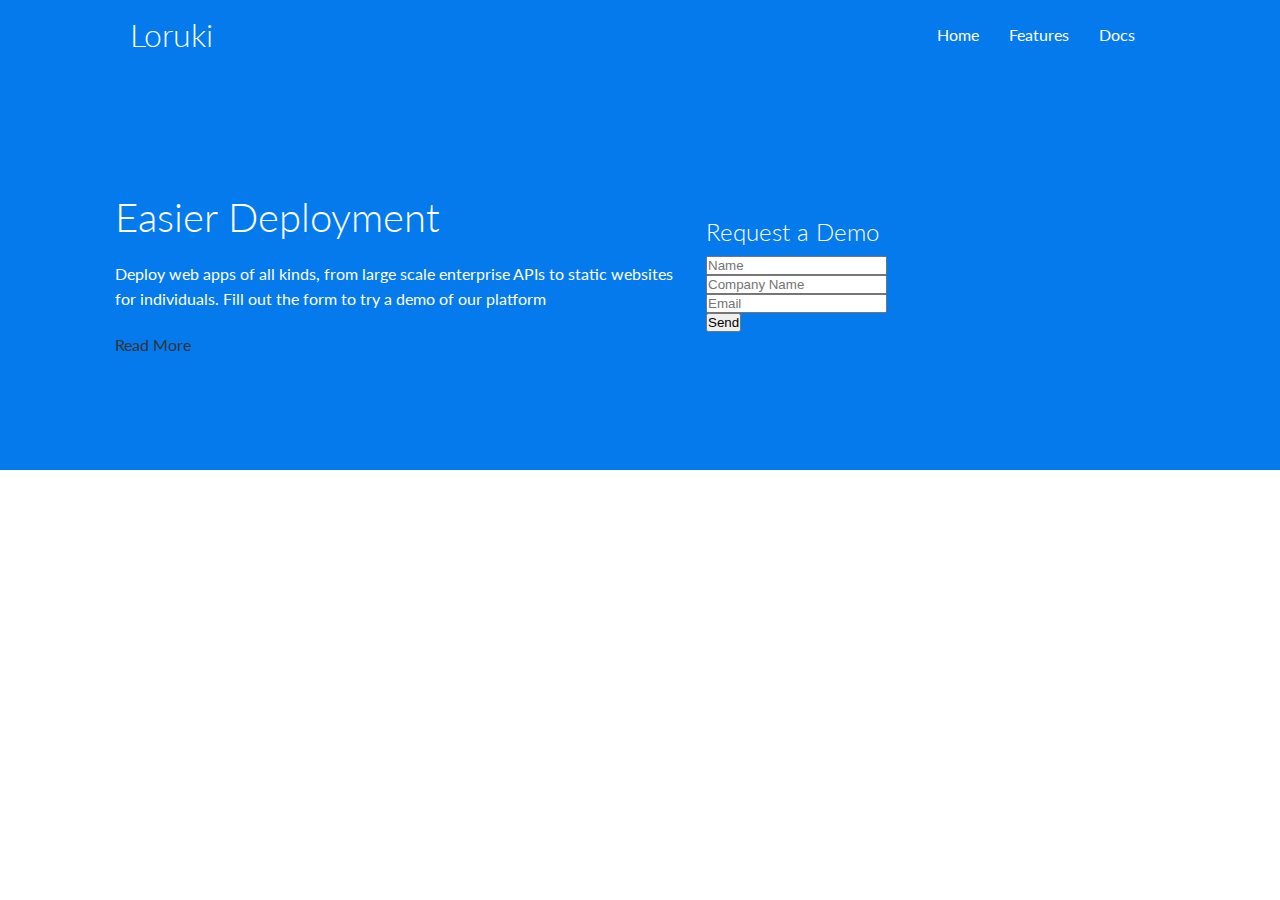
==== index.html @ 4b16cbfc "Showcase section initial set" ====
<html lang="en">
  <head>
    <meta charset="UTF-8" />
    <meta http-equiv="X-UA-Compatible" content="IE=edge" />
    <meta name="viewport" content="width=device-width, initial-scale=1.0" />
    <link
      rel="stylesheet"
      href="https://cdnjs.cloudflare.com/ajax/libs/font-awesome/5.15.2/css/all.min.css"
      integrity="sha512-HK5fgLBL+xu6dm/Ii3z4xhlSUyZgTT9tuc/hSrtw6uzJOvgRr2a9jyxxT1ely+B+xFAmJKVSTbpM/CuL7qxO8w=="
      crossorigin="anonymous"
    />
    <link rel="stylesheet" href="css/style.css" />
    <title>Loruki | Cloud Hosting For Everyone</title>
  </head>
  <body>
    <!-- Navbar -->
    <div class="navbar">
      <div class="container flex">
        <h1 class="logo">Loruki</h1>
        <nav>
          <ul>
            <li><a href="index.html">Home</a></li>
            <li><a href="features.html">Features</a></li>
            <li><a href="docs.html">Docs</a></li>
          </ul>
        </nav>
      </div>
    </div>

    <!-- Snowcase -->
    <section class="showcase">
      <div class="container grid">
        <div class="showcase-text">
          <h1>Easier Deployment</h1>
          <p>
            Deploy web apps of all kinds, from large scale enterprise APIs to
            static websites for individuals. Fill out the form to try a demo of
            our platform
          </p>
          <a href="features.html" class="btn btn-outline">Read More</a>
        </div>

        <div class="showcase-form card">
          <h2>Request a Demo</h2>
          <form>
            <div class="form-control">
              <input type="text" name="name" placeholder="Name" required />
            </div>
            <div class="form-control">
              <input
                type="text"
                name="company"
                placeholder="Company Name"
                required
              />
            </div>
            <div class="form-control">
              <input type="text" name="email" placeholder="Email" required />
            </div>
            <input type="submit" value="Send" class="btn btn-primary" />
          </form>
        </div>
      </div>
    </section>
  </body>
</html>
---- css/style.css ----
@import url('https://fonts.googleapis.com/css2?family=Lato:wght@300&display=swap');

:root {
  --primary-color: #047aed;
}

* {
  box-sizing: border-box;
  padding: 0;
  margin: 0;
}

body {
  font-family: 'Lato', sans-serif;
  color: #333;
  line-height: 1.6;
}

ul {
  list-style-type: none;
}

a {
  text-decoration: none;
  color: #333;
}

h1,
h2 {
  font-weight: 300;
  line-height: 1.2;
  margin: 10px 0;
}

p {
  margin: 10px 0;
}

img {
  width: 100%;
}

/* Navbar */
.navbar {
  background-color: var(--primary-color);
  color: #fff;
  height: 70px;
}
.navbar .flex {
  justify-content: space-between;
}
.navbar ul {
  display: flex;
}
.navbar a {
  color: #fff;
  padding: 10px;
  margin: 0 5px;
}
.navbar a:hover {
  border-bottom: 2px solid #fff;
}

/* Showcase */
.showcase {
  height: 400px;
  background-color: var(--primary-color);
  color: #fff;
  position: relative;
}
.showcase h1 {
  font-size: 40px;
}
.showcase p {
  margin: 20px 0;
}
.showcase .grid {
  grid-template-columns: 55% 45%;
  gap: 30px;
}

/* Utilities */
.container {
  max-width: 1100px;
  margin: 0 auto;
  overflow: auto;
  padding: 0 40px;
}

.flex {
  display: flex;
  justify-content: center;
  align-items: center;
  height: 100%;
}

.grid {
  display: grid;
  grid-template-columns: repeat(2, 1fr);
  gap: 20px;
  justify-content: center;
  align-items: center;
  height: 100%;
}
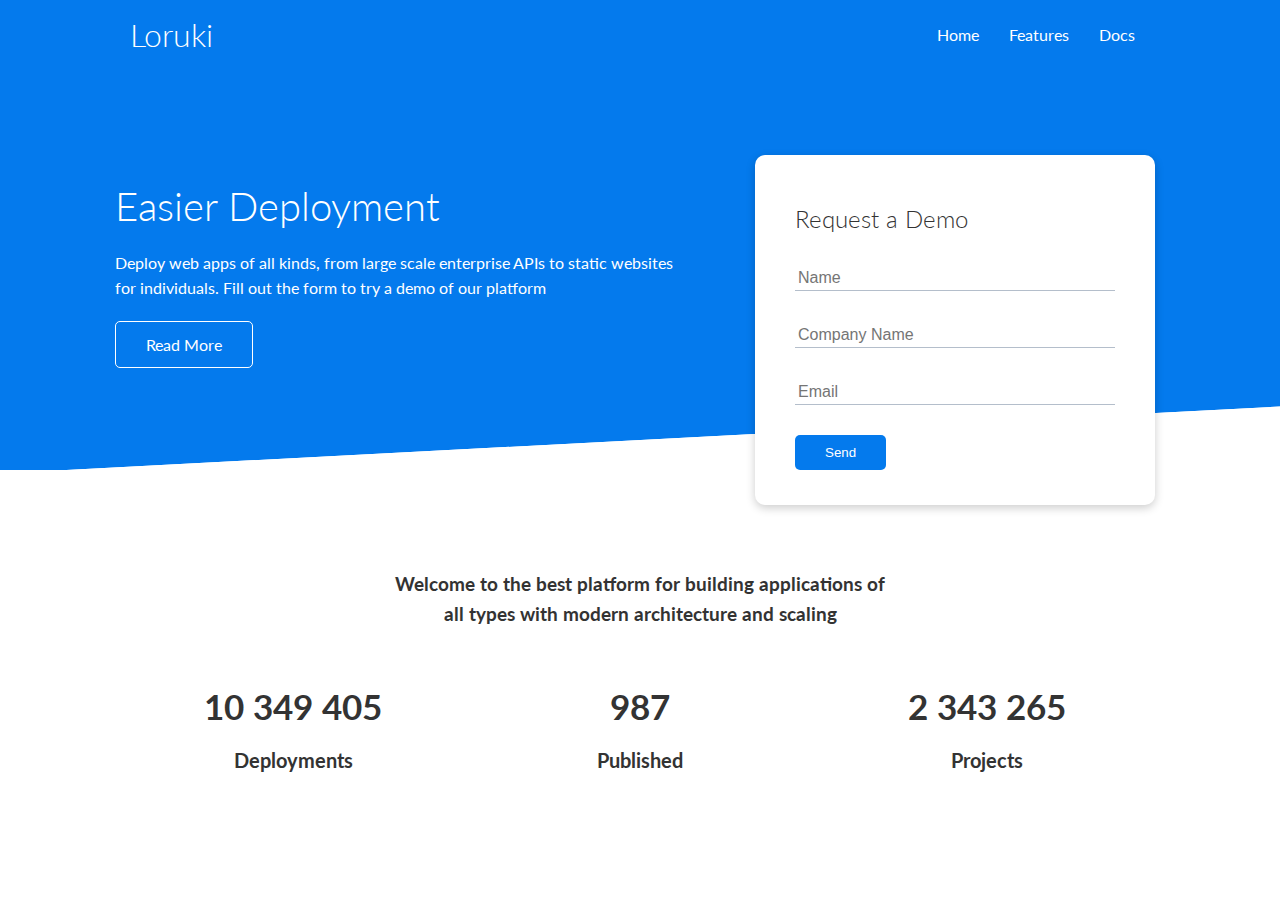
==== commit c2b04290: "Added stats section" ====
--- a/index.html
+++ b/index.html
@@ -1,3 +1,4 @@
+<!DOCTYPE html>
 <html lang="en">
   <head>
     <meta charset="UTF-8" />
@@ -9,6 +10,7 @@
       integrity="sha512-HK5fgLBL+xu6dm/Ii3z4xhlSUyZgTT9tuc/hSrtw6uzJOvgRr2a9jyxxT1ely+B+xFAmJKVSTbpM/CuL7qxO8w=="
       crossorigin="anonymous"
     />
+    <link rel="stylesheet" href="css/utilities.css" />
     <link rel="stylesheet" href="css/style.css" />
     <title>Loruki | Cloud Hosting For Everyone</title>
   </head>
@@ -62,5 +64,33 @@
         </div>
       </div>
     </section>
+
+    <!-- Stats -->
+    <section class="stats">
+      <div class="container">
+        <h3 class="stats-heading text-center my-1">
+          Welcome to the best platform for building applications of all types
+          with modern architecture and scaling
+        </h3>
+
+        <div class="grid grid-3 text-center my-4">
+          <div>
+            <i class="fas fa-server fa-3x"></i>
+            <h3>10 349 405</h3>
+            <p class="text-secondary">Deployments</p>
+          </div>
+          <div>
+            <i class="fas fa-upload fa-3x"></i>
+            <h3>987</h3>
+            <p class="text-secondary">Published</p>
+          </div>
+          <div>
+            <i class="fas fa-project-diagram fa-3x"></i>
+            <h3>2 343 265</h3>
+            <p class="text-secondary">Projects</p>
+          </div>
+        </div>
+      </div>
+    </section>
   </body>
 </html>
--- a/css/utilities.css
+++ b/css/utilities.css
@@ -0,0 +1,126 @@
+.container {
+  max-width: 1100px;
+  margin: 0 auto;
+  overflow: auto;
+  padding: 0 40px;
+}
+
+.card {
+  background-color: #fff;
+  color: #333;
+  border-radius: 10px;
+  box-shadow: 0 3px 10px rgba(0, 0, 0, 0.2);
+  padding: 20px;
+  margin: 10px;
+}
+
+/* BUTTON */
+.btn {
+  display: inline-block;
+  padding: 10px 30px;
+  cursor: pointer;
+  background-color: var(--primary-color);
+  color: #fff;
+  border: none;
+  border-radius: 5px;
+}
+.btn-outline {
+  background-color: transparent;
+  color: #fff;
+  border: 1px solid #fff;
+}
+.btn:hover {
+  transform: scale(0.98);
+}
+/* BUTTON */
+
+.text-center {
+  text-align: center;
+}
+
+.flex {
+  display: flex;
+  justify-content: center;
+  align-items: center;
+  height: 100%;
+}
+
+.grid {
+  display: grid;
+  grid-template-columns: repeat(2, 1fr);
+  gap: 20px;
+  justify-content: center;
+  align-items: center;
+  height: 100%;
+}
+.grid-3 {
+  grid-template-columns: repeat(3, 1fr);
+}
+
+/* MARGINS */
+.my-1 {
+  margin: 1rem 0;
+}
+.my-2 {
+  margin: 1.5rem 0;
+}
+.my-3 {
+  margin: 2rem 0;
+}
+.my-4 {
+  margin: 3rem 0;
+}
+.my-5 {
+  margin: 4rem 0;
+}
+
+.m-1 {
+  margin: 1rem;
+}
+.m-2 {
+  margin: 1.5rem;
+}
+.m-3 {
+  margin: 2rem;
+}
+.m-4 {
+  margin: 3rem;
+}
+.m-5 {
+  margin: 4rem;
+}
+/* MARGINS */
+
+/* PADDINGS */
+.py-1 {
+  padding: 1rem 0;
+}
+.py-2 {
+  padding: 1.5rem 0;
+}
+.py-3 {
+  padding: 2rem 0;
+}
+.py-4 {
+  padding: 3rem 0;
+}
+.py-5 {
+  padding: 4rem 0;
+}
+
+.p-1 {
+  padding: 1rem;
+}
+.p-2 {
+  padding: 1.5rem;
+}
+.p-3 {
+  padding: 2rem;
+}
+.p-4 {
+  padding: 3rem;
+}
+.p-5 {
+  padding: 4rem;
+}
+/* PADDINGS */
--- a/css/style.css
+++ b/css/style.css
@@ -75,30 +75,65 @@
   margin: 20px 0;
 }
 .showcase .grid {
+  overflow: visible;
   grid-template-columns: 55% 45%;
   gap: 30px;
 }
-
-/* Utilities */
-.container {
-  max-width: 1100px;
-  margin: 0 auto;
-  overflow: auto;
-  padding: 0 40px;
+.showcase::before,
+.showcase::after {
+  content: '';
+  position: absolute;
+  height: 100px;
+  bottom: -70px;
+  right: 0;
+  left: 0;
+  background-color: #fff;
+  transform: skewY(-3deg);
+  -webkit-transform: skewY(-3deg);
+  -moz-transform: skewY(-3deg);
+  -ms-transform: skewY(-3deg);
 }
 
-.flex {
-  display: flex;
-  justify-content: center;
-  align-items: center;
-  height: 100%;
+.showcase-form {
+  position: relative;
+  top: 60px;
+  height: 350px;
+  width: 400px;
+  z-index: 100;
+  justify-self: flex-end;
+}
+.showcase .card {
+  padding: 40px;
+}
+.showcase-form .form-control {
+  margin: 30px 0;
+}
+.showcase-form input[type='text'],
+.showcase-form input[type='email'] {
+  border: 0;
+  border-bottom: 1px solid #b4becb;
+  width: 100%;
+  padding: 3px;
+  font-size: 16px;
+}
+.showcase-form input:focus {
+  outline: none;
 }
 
-.grid {
-  display: grid;
-  grid-template-columns: repeat(2, 1fr);
-  gap: 20px;
-  justify-content: center;
-  align-items: center;
-  height: 100%;
+/* Stats */
+.stats {
+  padding-top: 100px;
 }
+
+.stats-heading {
+  max-width: 500px;
+  margin: auto;
+}
+
+.stats .grid h3 {
+  font-size: 35px;
+}
+.stats .grid p {
+  font-size: 20px;
+  font-weight: bold;
+}
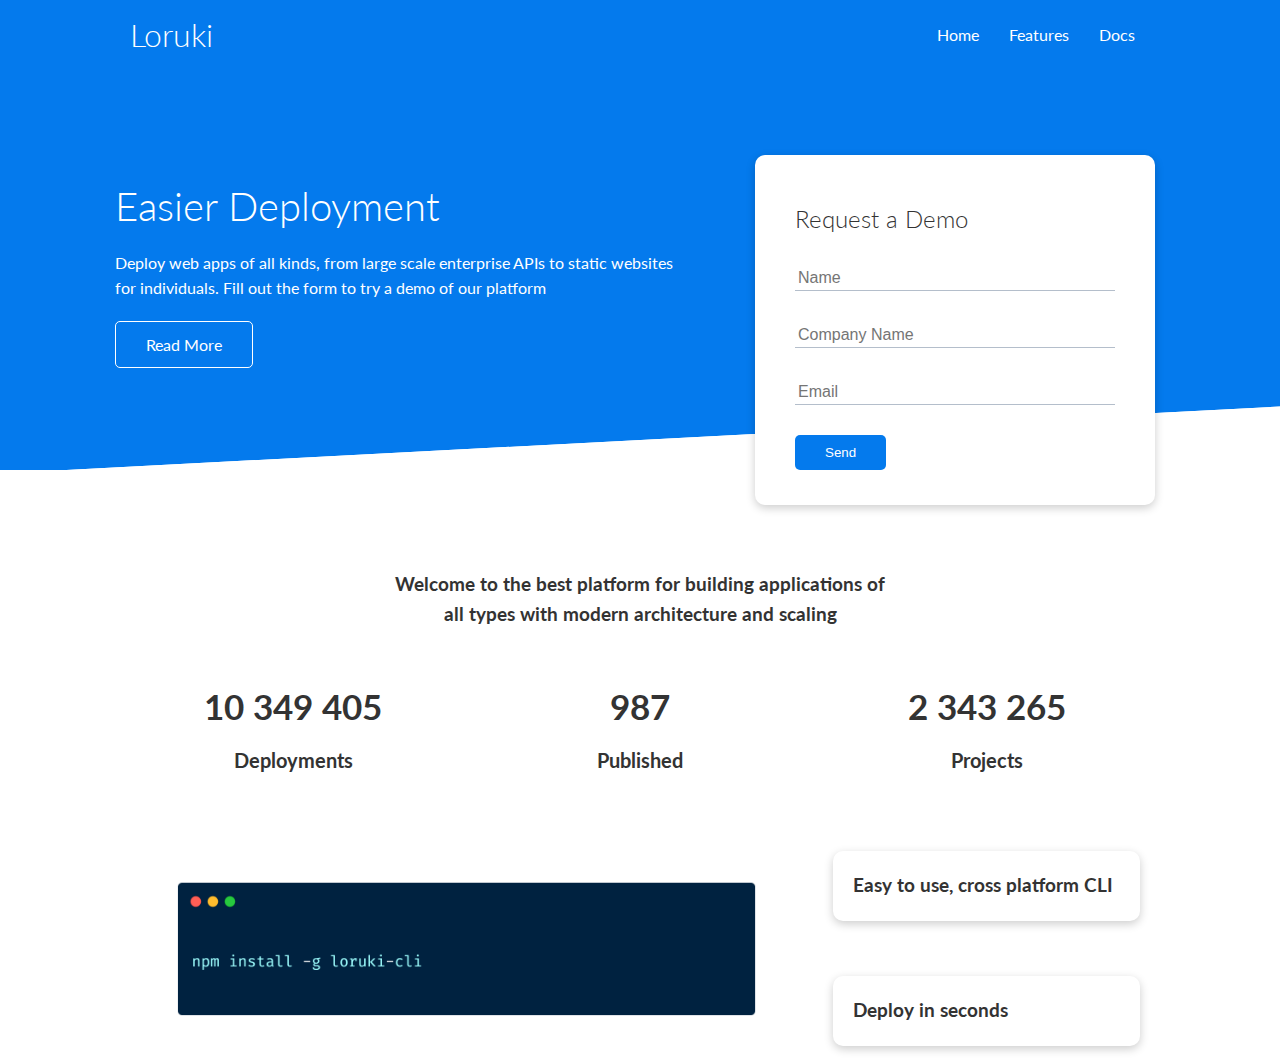
==== commit 2f1c19a2: "Added CLI section" ====
--- a/index.html
+++ b/index.html
@@ -29,7 +29,7 @@
       </div>
     </div>
 
-    <!-- Snowcase -->
+    <!-- Showcase -->
     <section class="showcase">
       <div class="container grid">
         <div class="showcase-text">
@@ -92,5 +92,18 @@
         </div>
       </div>
     </section>
+
+    <!-- CLI -->
+    <section class="cli">
+      <div class="container grid">
+        <img src="images/cli.png" alt="" />
+        <div class="card">
+          <h3>Easy to use, cross platform CLI</h3>
+        </div>
+        <div class="card">
+          <h3>Deploy in seconds</h3>
+        </div>
+      </div>
+    </section>
   </body>
 </html>
--- a/css/style.css
+++ b/css/style.css
@@ -137,3 +137,13 @@
   font-size: 20px;
   font-weight: bold;
 }
+
+/* CLI */
+.cli .grid {
+  grid-template-columns: repeat(3, 1fr);
+  grid-template-rows: repeat(2, 1fr);
+}
+.cli .grid > *:first-child {
+  grid-column: 1 / span 2;
+  grid-row: 1 / span 2;
+}
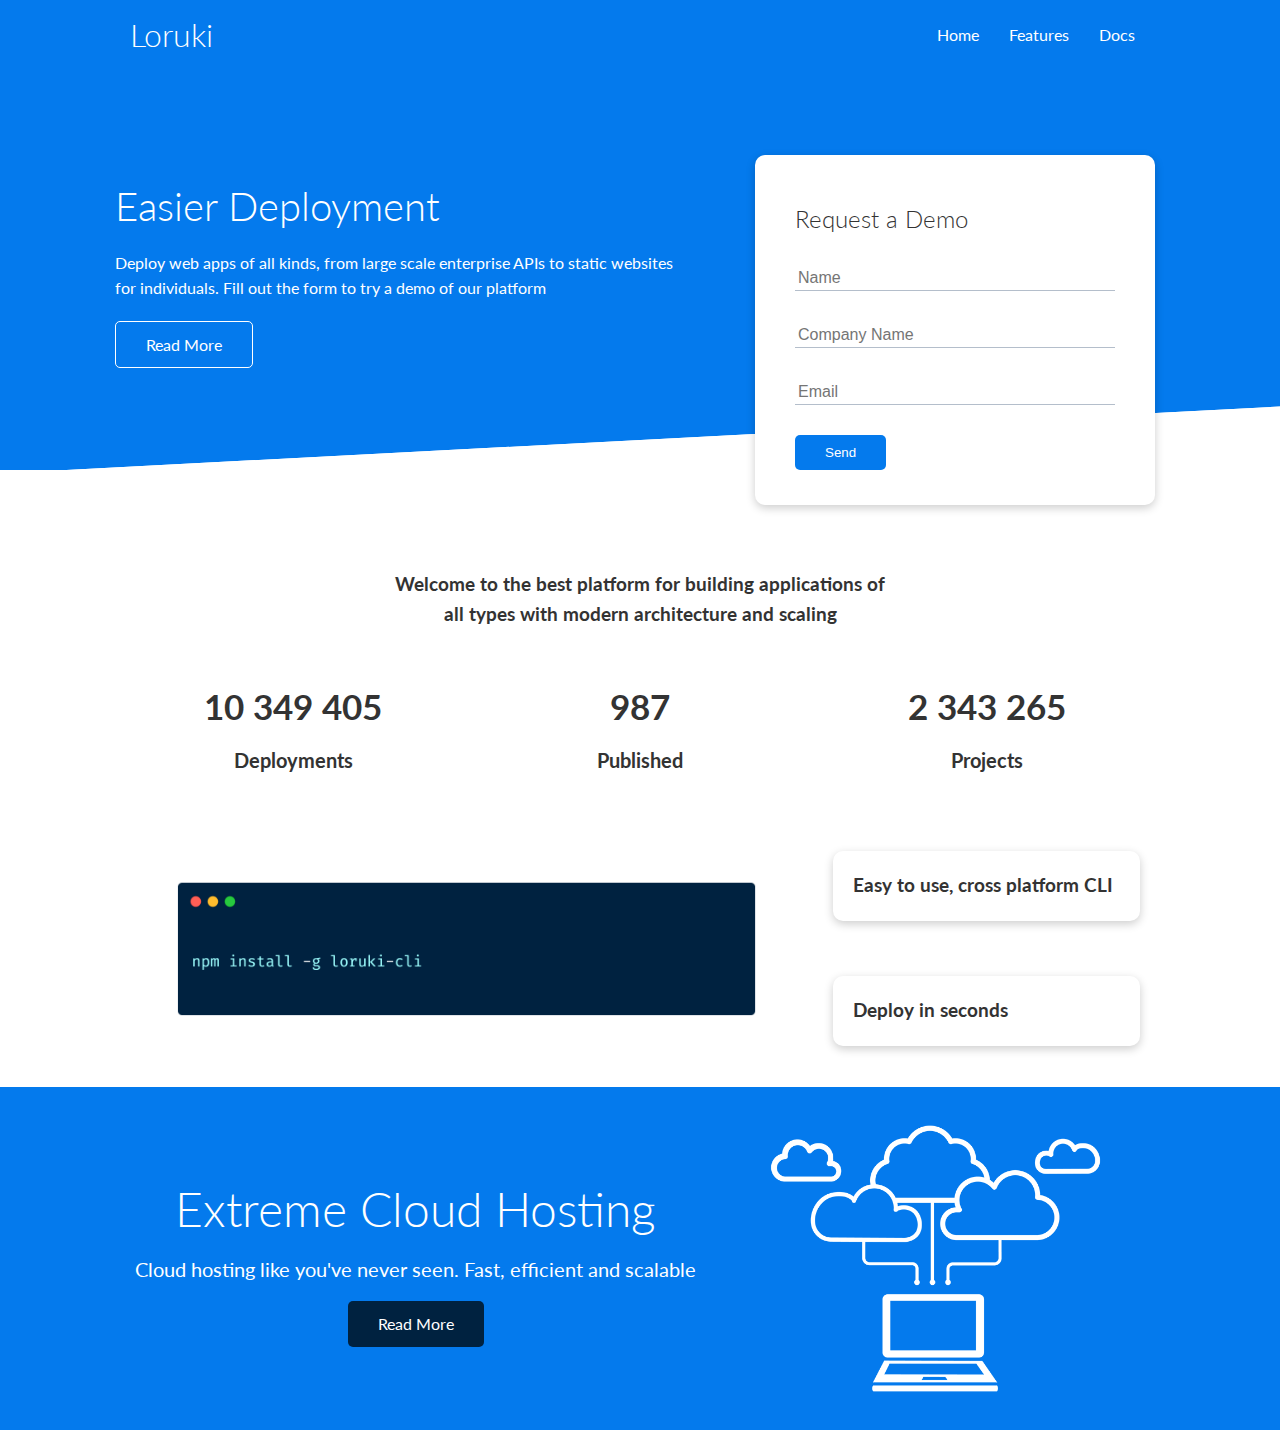
==== commit 4b61b4af: "Added cloud section and a bunch of utility classes" ====
--- a/index.html
+++ b/index.html
@@ -105,5 +105,19 @@
         </div>
       </div>
     </section>
+
+    <!-- Cloud -->
+    <section class="cloud bg-primary my-2 py-2">
+      <div class="container grid">
+        <div class="text-center">
+          <h2 class="lg">Extreme Cloud Hosting</h2>
+          <p class="lead my-1">
+            Cloud hosting like you've never seen. Fast, efficient and scalable
+          </p>
+          <a href="features.html" class="btn btn-dark">Read More</a>
+        </div>
+        <img src="images/cloud.png" alt="" />
+      </div>
+    </section>
   </body>
 </html>
--- a/css/utilities.css
+++ b/css/utilities.css
@@ -33,6 +33,47 @@
   transform: scale(0.98);
 }
 /* BUTTON */
+
+/* Backgrounds & Colored buttons */
+.bg-primary,
+.btn-primary {
+  background-color: var(--primary-color);
+  color: #fff;
+}
+.bg-secondary,
+.btn-secondary {
+  background-color: var(--secondary-color);
+  color: #fff;
+}
+.bg-dark,
+.btn-dark {
+  background-color: var(--dark-color);
+  color: #fff;
+}
+.bg-light,
+.btn-light {
+  background-color: var(--light-color);
+  color: #333;
+}
+/* Backgrounds & Colored buttons */
+
+/* Text sizes */
+.lead {
+  font-size: 20px;
+}
+.sm {
+  font-size: 1rem;
+}
+.md {
+  font-size: 2rem;
+}
+.lg {
+  font-size: 3rem;
+}
+.xl {
+  font-size: 4rem;
+}
+/* Text sizes */
 
 .text-center {
   text-align: center;
--- a/css/style.css
+++ b/css/style.css
@@ -2,6 +2,9 @@
 
 :root {
   --primary-color: #047aed;
+  --secondary-color: #1c3fa8;
+  --dark-color: #002240;
+  --light-color: #f4f4f4;
 }
 
 * {
@@ -147,3 +150,8 @@
   grid-column: 1 / span 2;
   grid-row: 1 / span 2;
 }
+
+/* Cloud */
+.cloud .grid {
+  grid-template-columns: 4fr 3fr;
+}
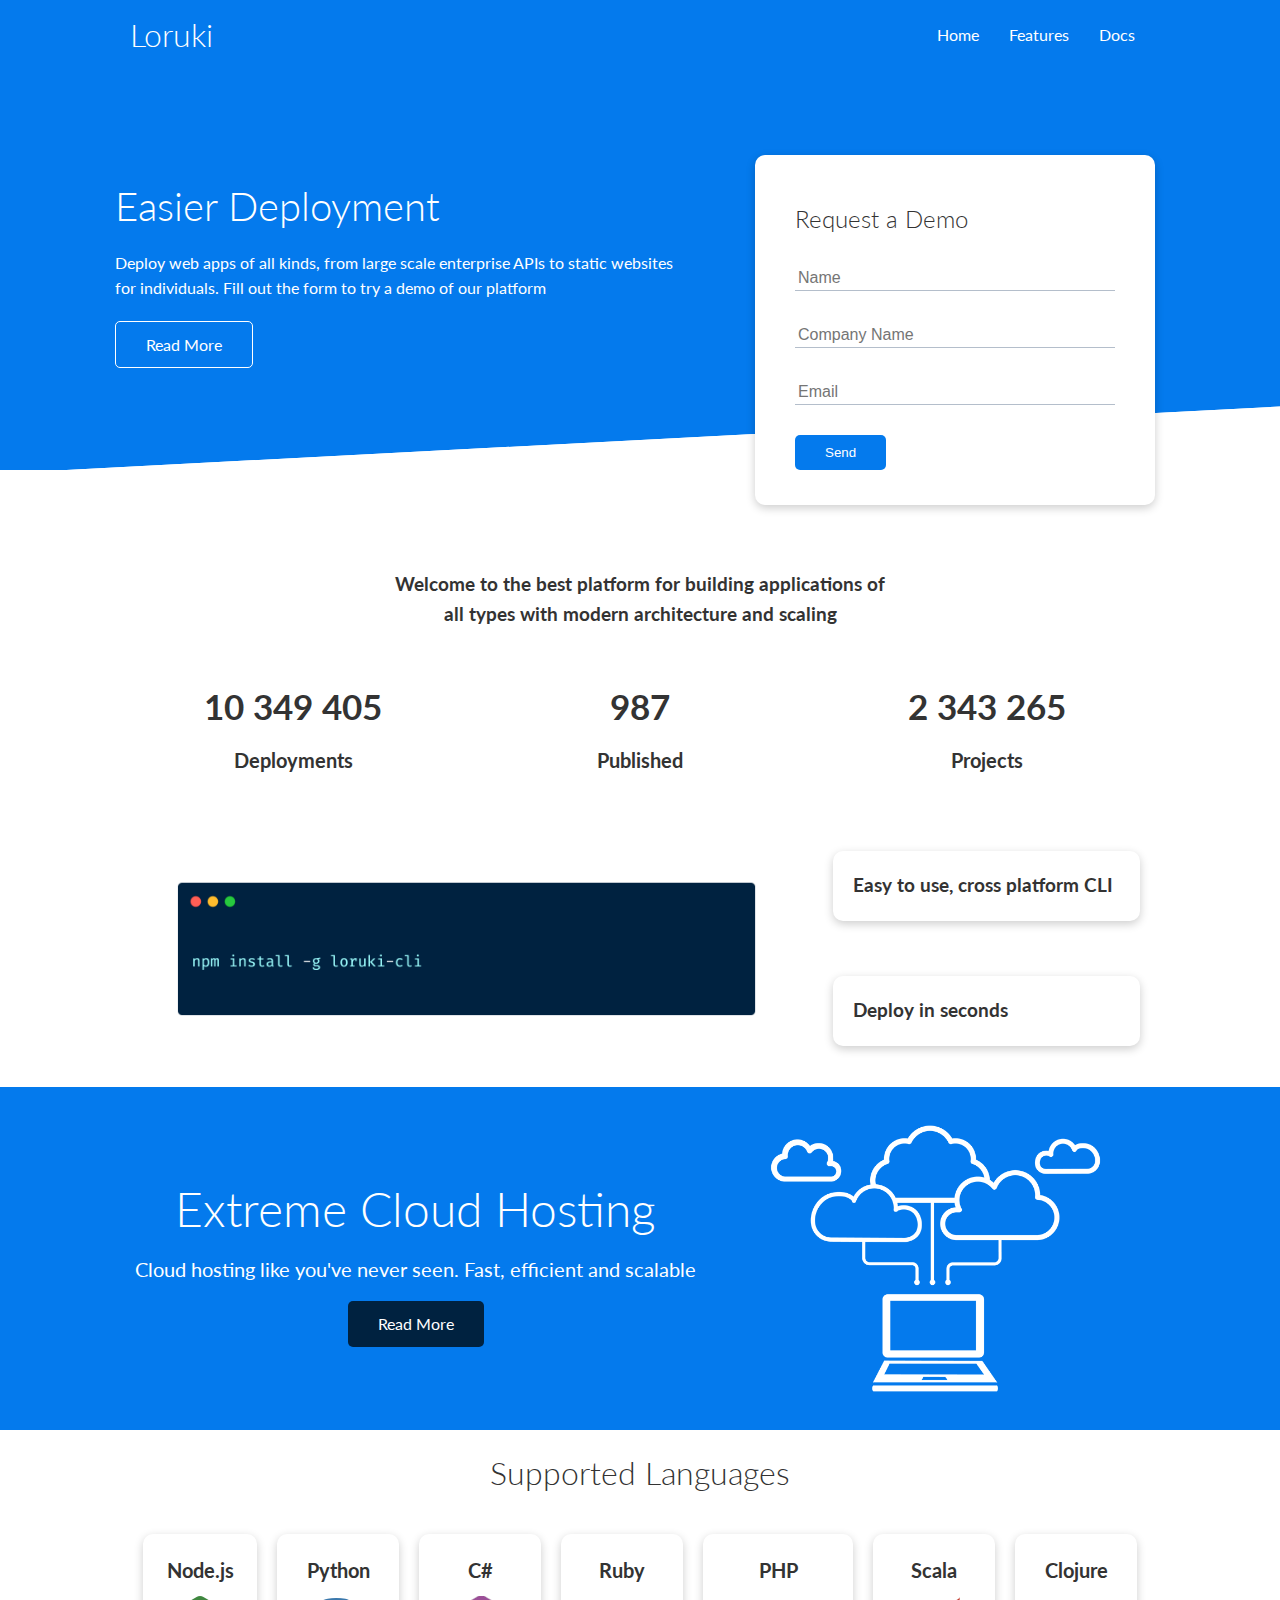
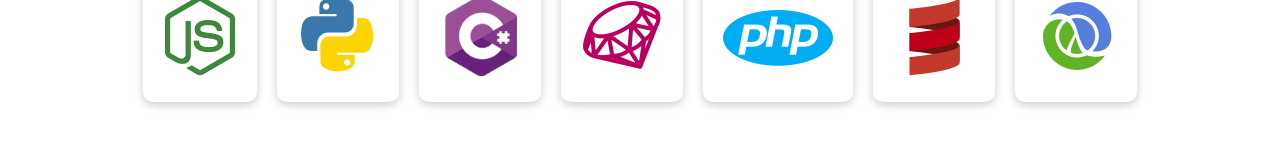
==== commit 4f2d623c: "Added languages section" ====
--- a/index.html
+++ b/index.html
@@ -119,5 +119,40 @@
         <img src="images/cloud.png" alt="" />
       </div>
     </section>
+
+    <!-- Languages -->
+    <section class="languages">
+      <h2 class="md text-center my-2">Supported Languages</h2>
+      <div class="container flex">
+        <div class="card">
+          <h4>Node.js</h4>
+          <img src="images/logos/node.png" alt="" />
+        </div>
+        <div class="card">
+          <h4>Python</h4>
+          <img src="images/logos/python.png" alt="" />
+        </div>
+        <div class="card">
+          <h4>C#</h4>
+          <img src="images/logos/csharp.png" alt="" />
+        </div>
+        <div class="card">
+          <h4>Ruby</h4>
+          <img src="images/logos/ruby.png" alt="" />
+        </div>
+        <div class="card">
+          <h4>PHP</h4>
+          <img src="images/logos/php.png" alt="" />
+        </div>
+        <div class="card">
+          <h4>Scala</h4>
+          <img src="images/logos/scala.png" alt="" />
+        </div>
+        <div class="card">
+          <h4>Clojure</h4>
+          <img src="images/logos/clojure.png" alt="" />
+        </div>
+      </div>
+    </section>
   </body>
 </html>
--- a/css/style.css
+++ b/css/style.css
@@ -155,3 +155,20 @@
 .cloud .grid {
   grid-template-columns: 4fr 3fr;
 }
+
+/* Languages */
+.languages .flex {
+  flex-wrap: wrap;
+}
+.languages .card {
+  text-align: center;
+  margin: 18px 10px 40px;
+  transition: all 0.2s ease-in;
+}
+.languages .card:hover {
+  transform: translateY(-15px);
+}
+.languages .card h4 {
+  font-size: 20px;
+  margin-bottom: 10px;
+}
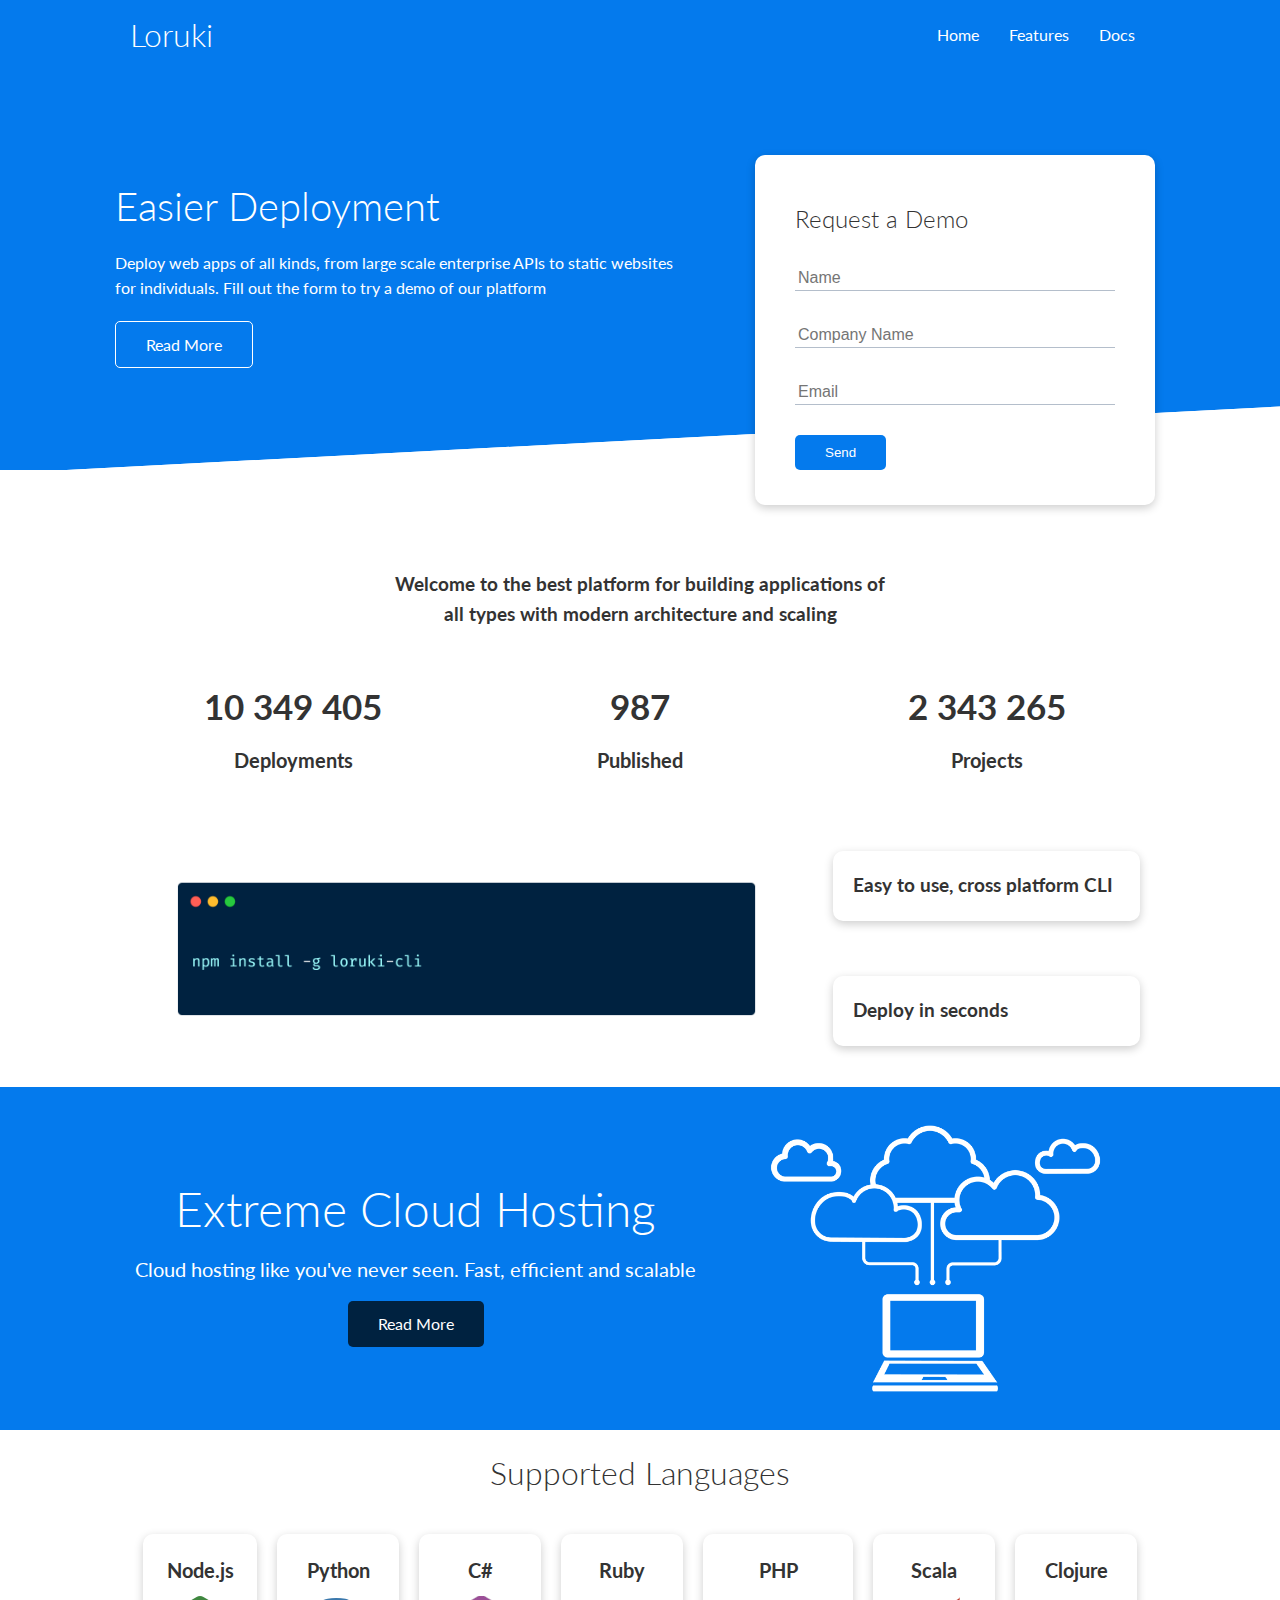
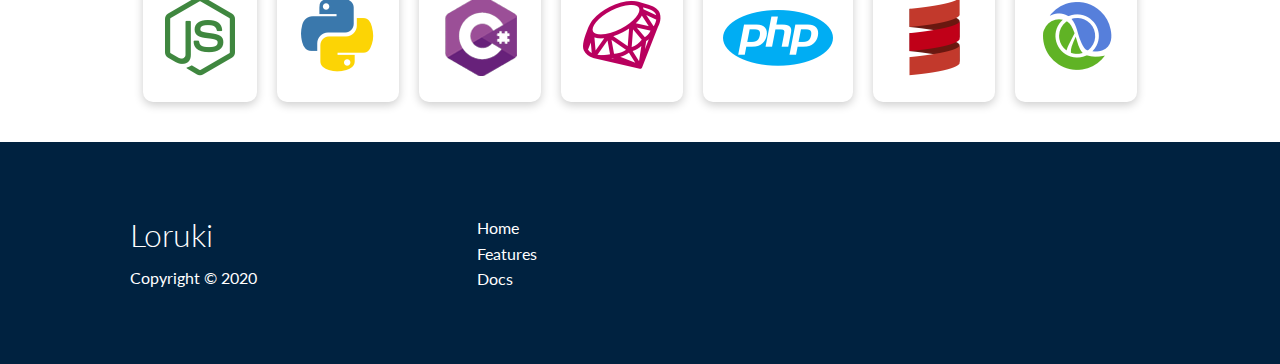
==== commit 4c2ca176: "Added footer" ====
--- a/index.html
+++ b/index.html
@@ -154,5 +154,28 @@
         </div>
       </div>
     </section>
+
+    <!-- Footer -->
+    <footer class="footer bg-dark py-5">
+      <div class="container grid grid-3">
+        <div>
+          <h1>Loruki</h1>
+          <p>Copyright &copy; 2020</p>
+        </div>
+        <nav>
+          <ul>
+            <li><a href="index.html">Home</a></li>
+            <li><a href="features.html">Features</a></li>
+            <li><a href="docs.html">Docs</a></li>
+          </ul>
+        </nav>
+        <div class="social">
+          <a href="#"><i class="fab fa-github fa-2x"></i></a>
+          <a href="#"><i class="fab fa-facebook fa-2x"></i></a>
+          <a href="#"><i class="fab fa-instagram fa-2x"></i></a>
+          <a href="#"><i class="fab fa-twitter fa-2x"></i></a>
+        </div>
+      </div>
+    </footer>
   </body>
 </html>
--- a/css/utilities.css
+++ b/css/utilities.css
@@ -54,6 +54,15 @@
 .btn-light {
   background-color: var(--light-color);
   color: #333;
+}
+
+.bg-primary a,
+.btn-primary a,
+.bg-secondary a,
+.btn-secondary a,
+.bg-dark a,
+.btn-dark a {
+  color: #fff;
 }
 /* Backgrounds & Colored buttons */
 
--- a/css/style.css
+++ b/css/style.css
@@ -172,3 +172,8 @@
   font-size: 20px;
   margin-bottom: 10px;
 }
+
+/* Footer */
+.footer .social a {
+  margin: 0 10px;
+}
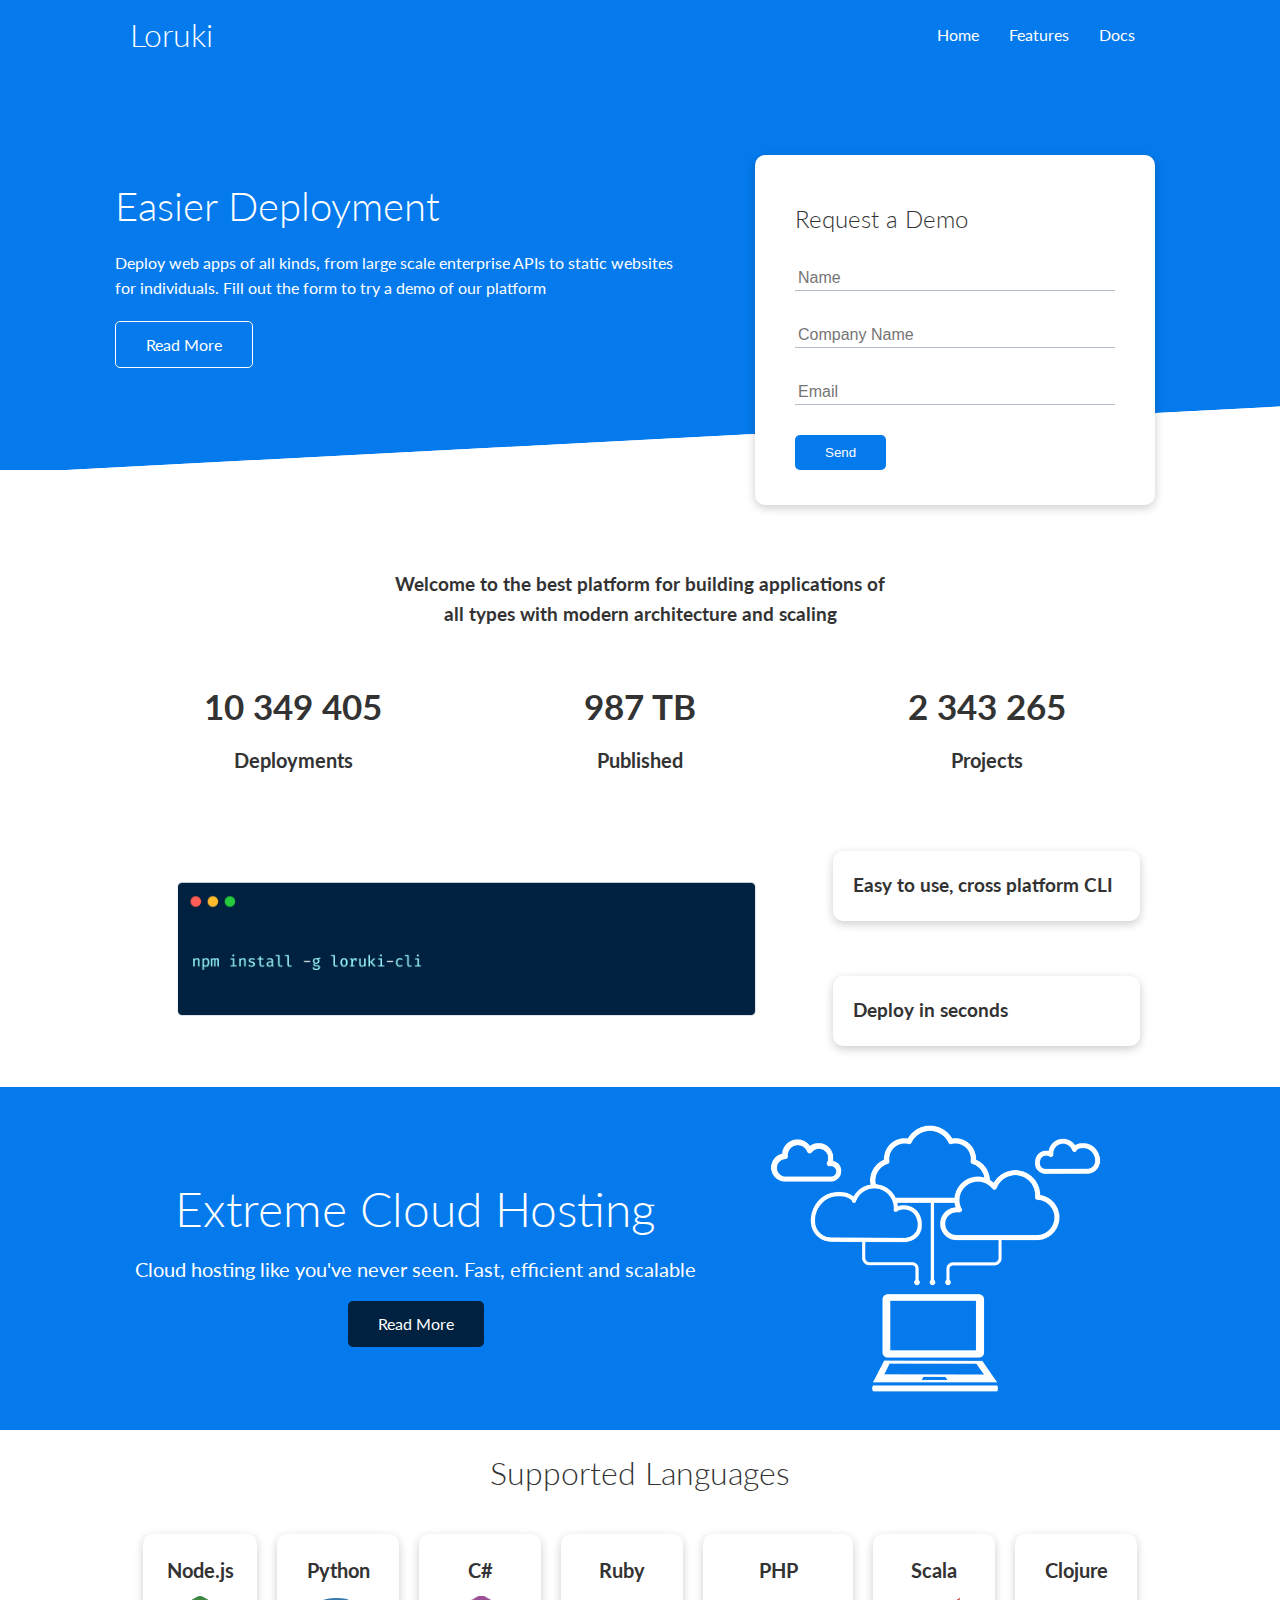
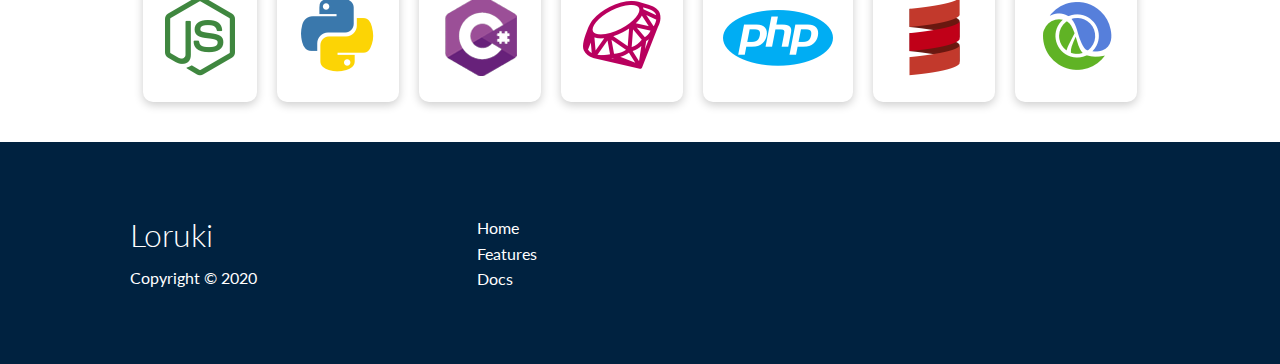
==== commit a6e5def1: "Added initial media queries" ====
--- a/index.html
+++ b/index.html
@@ -12,6 +12,7 @@
     />
     <link rel="stylesheet" href="css/utilities.css" />
     <link rel="stylesheet" href="css/style.css" />
+    <link rel="stylesheet" href="css/media.css" />
     <title>Loruki | Cloud Hosting For Everyone</title>
   </head>
   <body>
@@ -57,7 +58,7 @@
               />
             </div>
             <div class="form-control">
-              <input type="text" name="email" placeholder="Email" required />
+              <input type="email" name="email" placeholder="Email" required />
             </div>
             <input type="submit" value="Send" class="btn btn-primary" />
           </form>
@@ -81,7 +82,7 @@
           </div>
           <div>
             <i class="fas fa-upload fa-3x"></i>
-            <h3>987</h3>
+            <h3>987 TB</h3>
             <p class="text-secondary">Published</p>
           </div>
           <div>
--- a/css/media.css
+++ b/css/media.css
@@ -0,0 +1,46 @@
+/* Tablets and under */
+@media (max-width: 768px) {
+  .grid,
+  .showcase .grid,
+  .stats .grid,
+  .cli .grid,
+  .cloud .grid {
+    grid-template-columns: 1fr;
+    grid-template-rows: 1fr;
+  }
+
+  .showcase {
+    height: auto;
+  }
+  .showcase-text {
+    text-align: center;
+    margin-top: 40px;
+  }
+  .showcase-form {
+    justify-self: center;
+    margin: auto;
+  }
+
+  .cli .grid > *:first-child {
+    grid-column: 1;
+    grid-row: 1;
+  }
+}
+
+/* Mobile */
+@media (max-width: 500px) {
+  .navbar {
+    height: 110px;
+  }
+  .navbar .flex {
+    flex-direction: column;
+  }
+  .navbar ul {
+    padding: 10px;
+    background-color: rgba(0, 0, 0, 0.1);
+  }
+
+  .showcase-form {
+    width: 300px;
+  }
+}
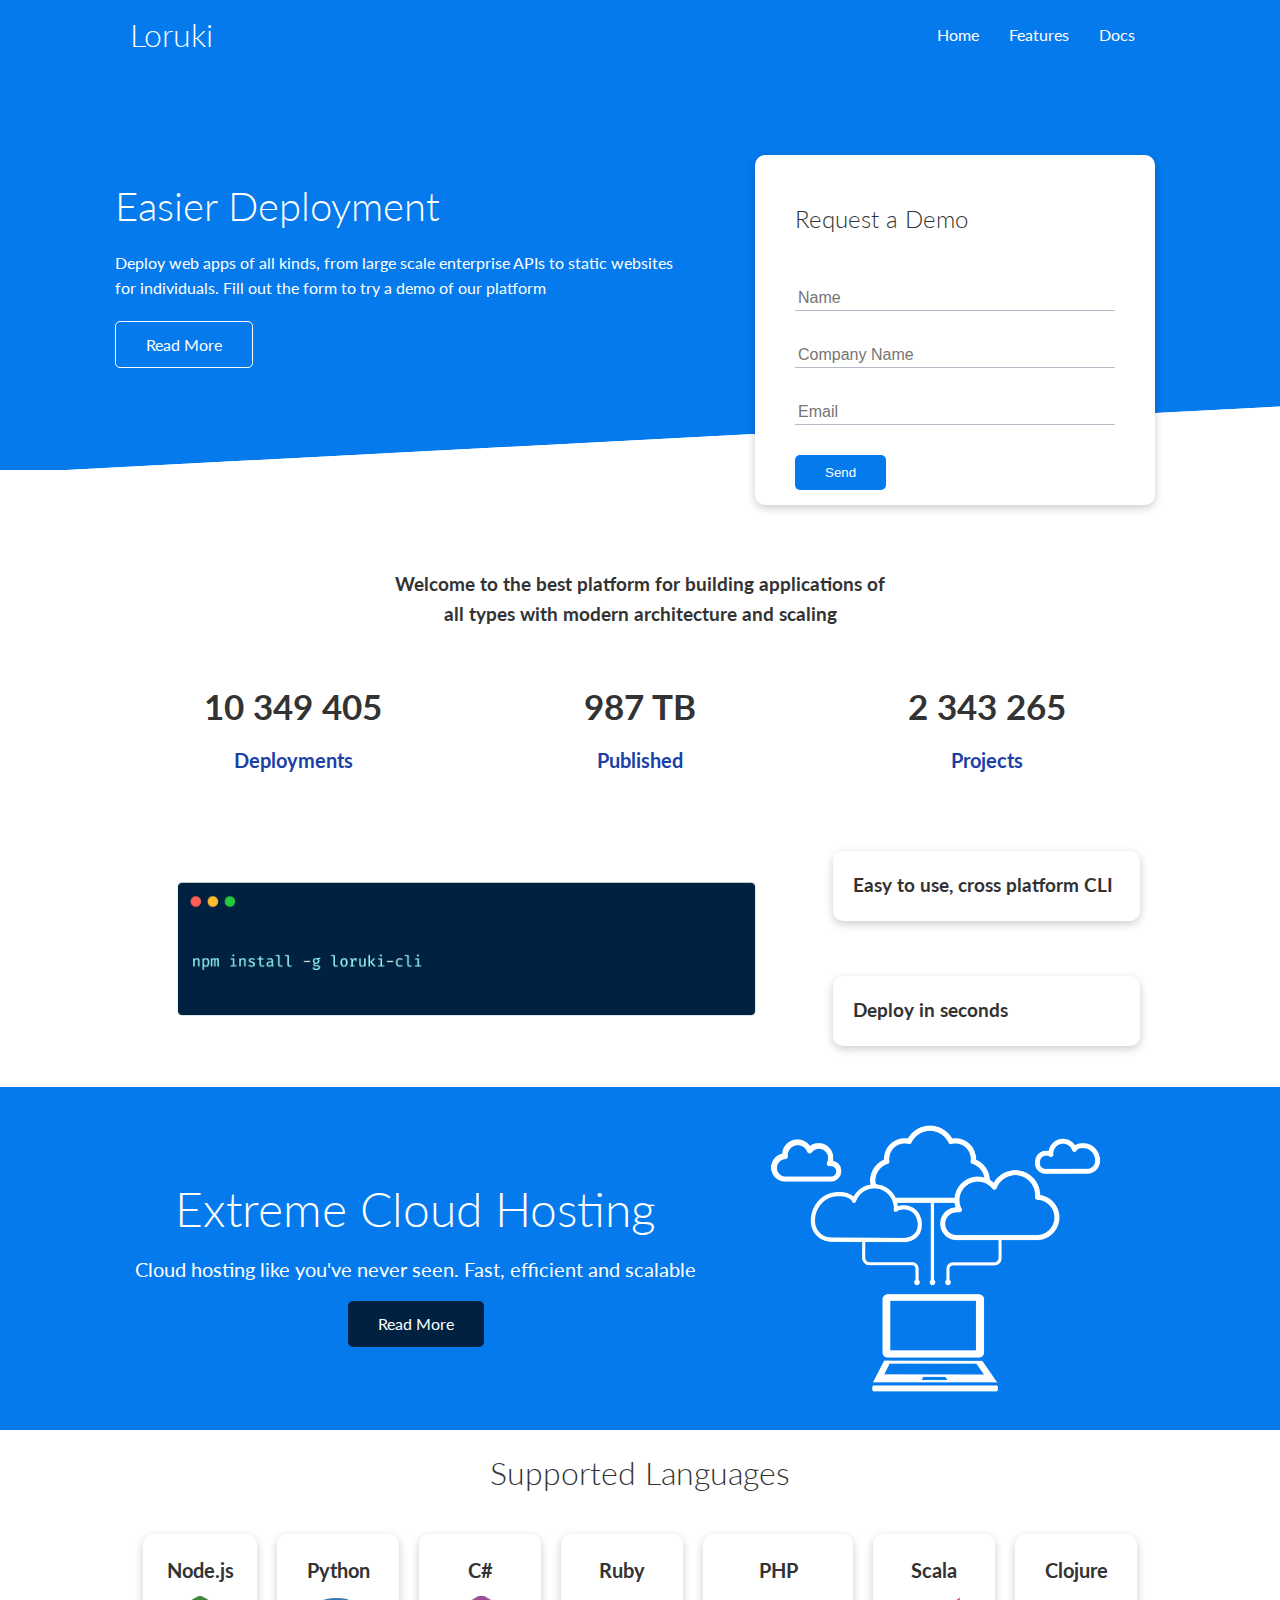
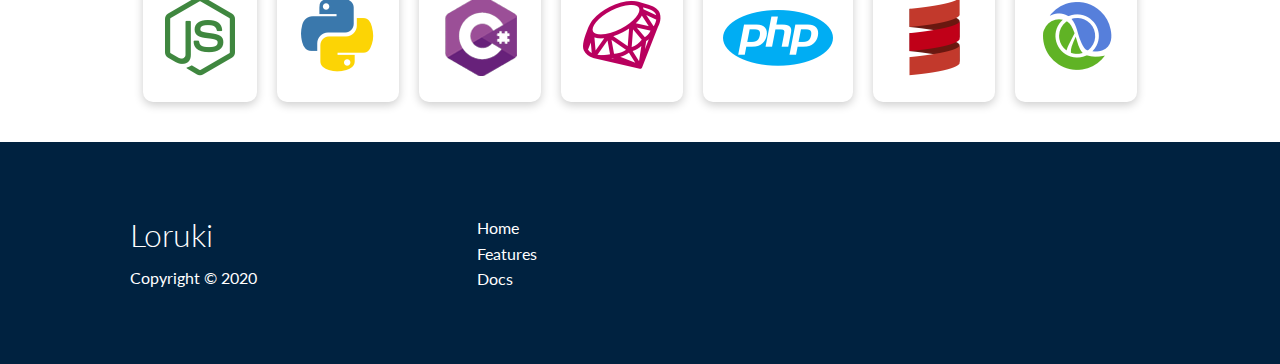
==== commit 37d6ae4d: "Netlify setup" ====
--- a/index.html
+++ b/index.html
@@ -45,7 +45,18 @@
 
         <div class="showcase-form card">
           <h2>Request a Demo</h2>
-          <form>
+          <form
+            name="contact"
+            method="POST"
+            netlify-honeypot="bot-field"
+            data-netlify="true"
+          >
+            <input type="hidden" name="form-name" value="contact" />
+            <p class="hidden">
+              <label
+                >Don’t fill this out if you’re human: <input name="bot-field"
+              /></label>
+            </p>
             <div class="form-control">
               <input type="text" name="name" placeholder="Name" required />
             </div>
--- a/css/utilities.css
+++ b/css/utilities.css
@@ -66,6 +66,21 @@
 }
 /* Backgrounds & Colored buttons */
 
+/* Text colors */
+.text-primary {
+  color: var(--primary-color);
+}
+.text-secondary {
+  color: var(--secondary-color);
+}
+.text-dark {
+  color: var(--dark-color);
+}
+.text-light {
+  color: var(--light-color);
+}
+/* Text colors */
+
 /* Text sizes */
 .lead {
   font-size: 20px;
@@ -86,6 +101,24 @@
 
 .text-center {
   text-align: center;
+}
+
+.alert {
+  background-color: var(--light-color);
+  padding: 10px 20px;
+  font-weight: bold;
+  margin: 15px 0;
+}
+.alert i {
+  margin-right: 10px;
+}
+.alert-success {
+  background-color: var(--success-color);
+  color: #fff;
+}
+.alert-error {
+  background-color: var(--error-color);
+  color: #fff;
 }
 
 .flex {
--- a/css/style.css
+++ b/css/style.css
@@ -5,6 +5,8 @@
   --secondary-color: #1c3fa8;
   --dark-color: #002240;
   --light-color: #f4f4f4;
+  --success-color: #5cb85c;
+  --error-color: #d9534f;
 }
 
 * {
@@ -43,6 +45,18 @@
   width: 100%;
 }
 
+code,
+pre {
+  background-color: #333;
+  color: #fff;
+  padding: 10px;
+}
+
+.hidden {
+  visibility: hidden;
+  height: 0;
+}
+
 /* Navbar */
 .navbar {
   background-color: var(--primary-color);
@@ -82,6 +96,11 @@
   grid-template-columns: 55% 45%;
   gap: 30px;
 }
+
+.showcase-text {
+  animation: slideInFromLeft 1s ease-in;
+}
+
 .showcase::before,
 .showcase::after {
   content: '';
@@ -104,6 +123,7 @@
   width: 400px;
   z-index: 100;
   justify-self: flex-end;
+  animation: slideInFromRight 1s ease-in;
 }
 .showcase .card {
   padding: 40px;
@@ -126,6 +146,7 @@
 /* Stats */
 .stats {
   padding-top: 100px;
+  animation: slideInFromBottom 1s ease-in;
 }
 
 .stats-heading {
@@ -173,7 +194,84 @@
   margin-bottom: 10px;
 }
 
+/* Features and Docs */
+.features-head img,
+.docs-head img {
+  width: 200px;
+  justify-self: flex-end;
+}
+/* --------------------- */
+.features-sub-head img {
+  width: 300px;
+  justify-self: flex-end;
+}
+/* --------------------- */
+.features-main .card > i {
+  margin-right: 10px;
+}
+.features-main .grid {
+  padding: 30px;
+}
+.features-main .grid > *:first-child {
+  grid-column: 1 / span 3;
+}
+.features-main .grid > *:nth-child(2) {
+  grid-column: 1 / span 2;
+}
+/* ===================== */
+.docs-main h3 {
+  margin: 20px 0;
+}
+.docs-main .grid {
+  grid-template-columns: 1fr 2fr;
+  align-items: flex-start;
+}
+.docs-main nav li {
+  font-size: 17px;
+  padding-bottom: 5px;
+  margin-bottom: 5px;
+  border-bottom: 1px solid #ccc;
+}
+.docs-main a:hover {
+  font-weight: bold;
+}
+
 /* Footer */
 .footer .social a {
   margin: 0 10px;
 }
+
+/* Animations */
+@keyframes slideInFromLeft {
+  0% {
+    transform: translateX(-100%);
+  }
+  100% {
+    transform: translateX(0);
+  }
+}
+@keyframes slideInFromRight {
+  0% {
+    transform: translateX(100%);
+  }
+  100% {
+    transform: translateX(0);
+  }
+}
+
+@keyframes slideInFromTop {
+  0% {
+    transform: translateY(-100%);
+  }
+  100% {
+    transform: translateX(0);
+  }
+}
+@keyframes slideInFromBottom {
+  0% {
+    transform: translateY(100%);
+  }
+  100% {
+    transform: translateX(0);
+  }
+} ;
--- a/css/media.css
+++ b/css/media.css
@@ -4,7 +4,9 @@
   .showcase .grid,
   .stats .grid,
   .cli .grid,
-  .cloud .grid {
+  .cloud .grid,
+  .features-main .grid,
+  .docs-main .grid {
     grid-template-columns: 1fr;
     grid-template-rows: 1fr;
   }
@@ -15,15 +17,33 @@
   .showcase-text {
     text-align: center;
     margin-top: 40px;
+    animation: slideInFromTop 1s ease-in;
   }
   .showcase-form {
     justify-self: center;
     margin: auto;
+    animation: slideInFromBottom 1s ease-in;
   }
 
   .cli .grid > *:first-child {
     grid-column: 1;
     grid-row: 1;
+  }
+
+  .features-head,
+  .features-sub-head,
+  .docs-head {
+    text-align: center;
+  }
+  .features-head img,
+  .features-sub-head img,
+  .docs-head img {
+    justify-self: center;
+  }
+
+  .features-main .grid > *:first-child,
+  .features-main .grid > *:nth-child(2) {
+    grid-column: 1;
   }
 }
 
